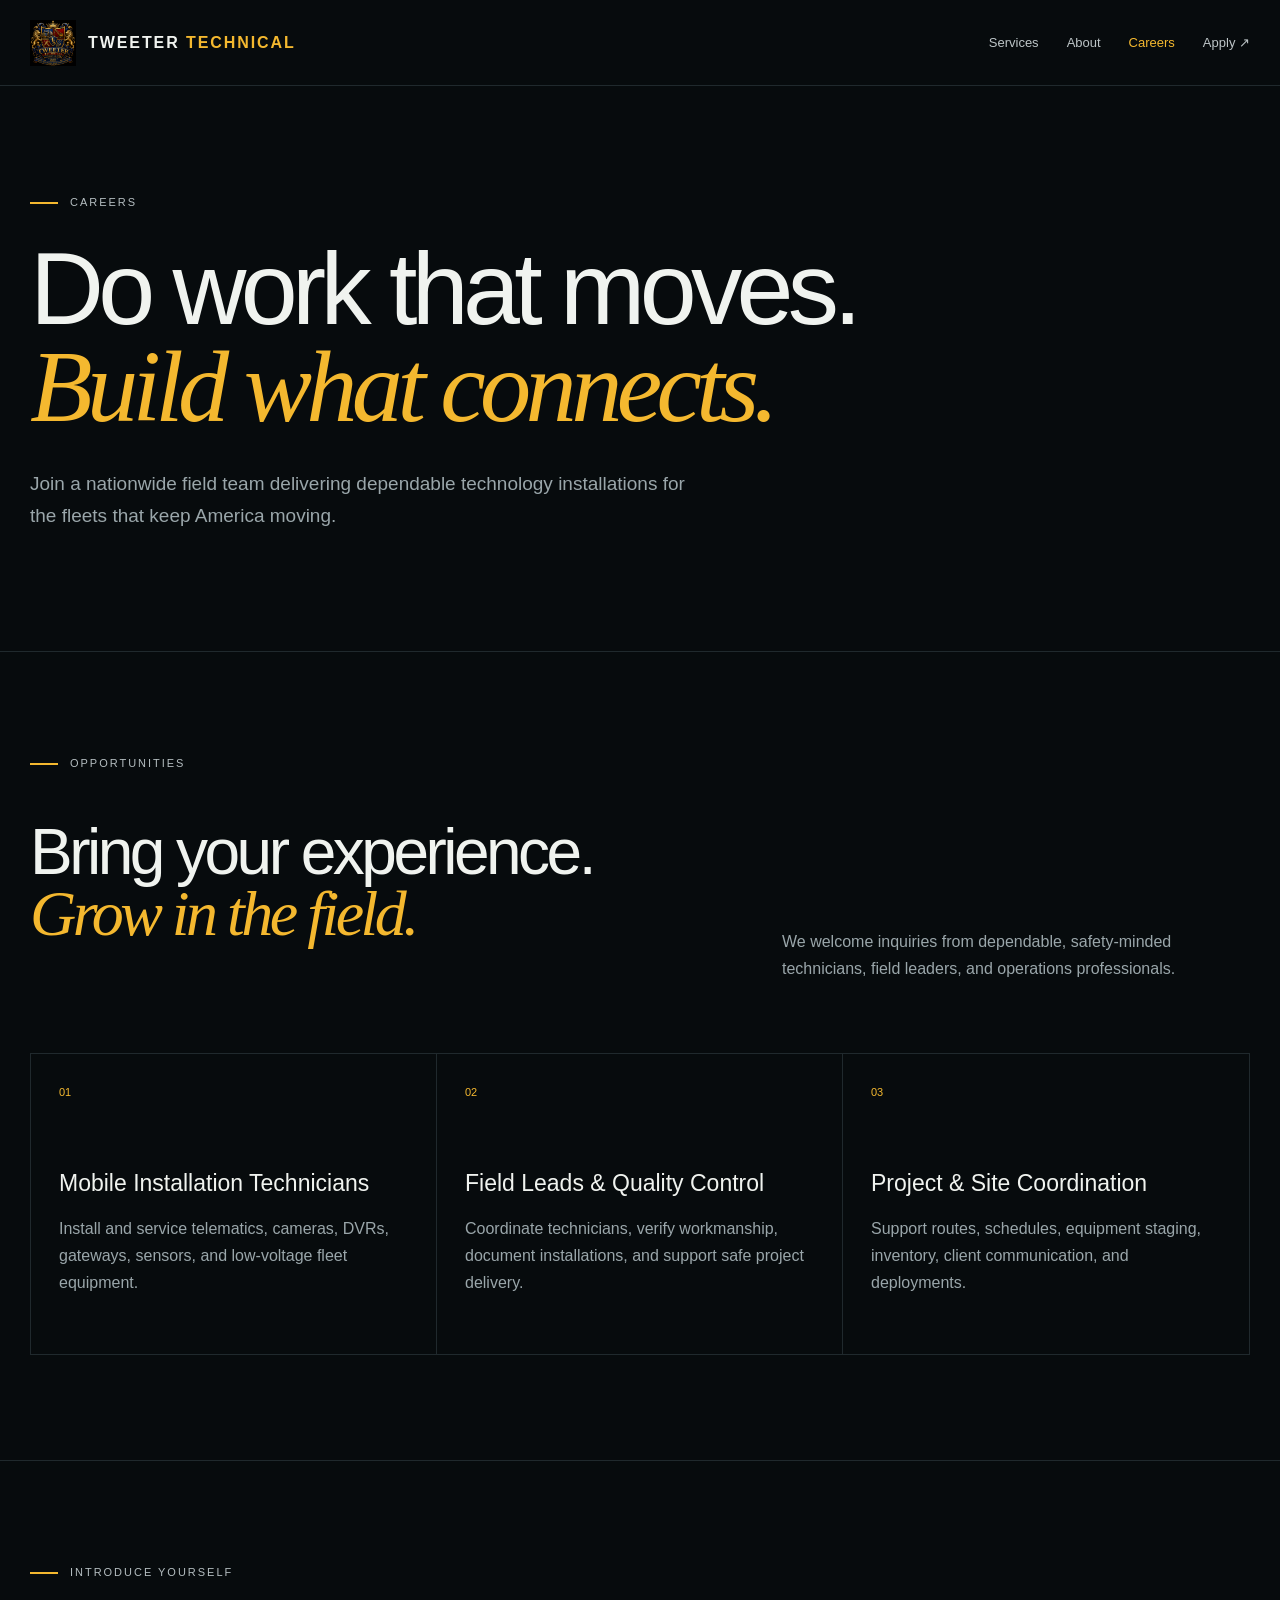
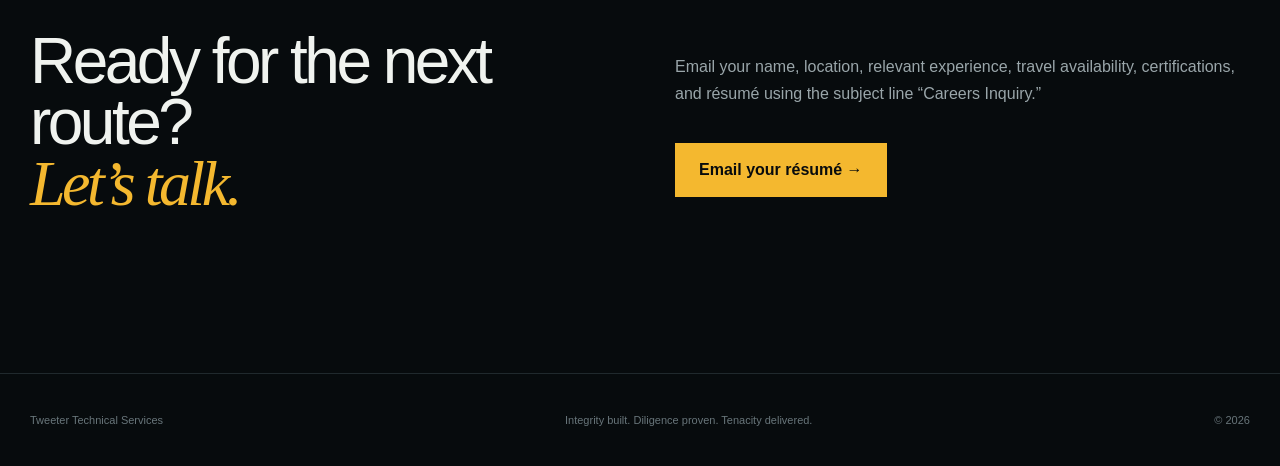
==== careers.html @ 213927e2 "Add Careers page" ====
<!doctype html><html lang="en"><head><meta charset="utf-8"><meta name="viewport" content="width=device-width,initial-scale=1"><title>Careers | Tweeter Technical Services</title><style>:root{--ink:#070b0d;--line:#20292d;--paper:#f0f3ef;--muted:#9aa6aa;--gold:#f4b82f}*{box-sizing:border-box}body{margin:0;background:var(--ink);color:var(--paper);font-family:Arial,sans-serif}a{color:inherit;text-decoration:none}.wrap{max-width:1280px;margin:auto;padding-left:30px;padding-right:30px}.nav{height:86px;display:flex;align-items:center;justify-content:space-between;border-bottom:1px solid var(--line)}.brand{display:flex;align-items:center;gap:12px;font-weight:800;letter-spacing:.12em}.brand img{width:46px;height:46px;object-fit:contain}.brand b,.active,em{color:var(--gold)}.links{display:flex;gap:28px;align-items:center;color:#bdc5c7;font-size:13px}.hero{padding-top:110px;padding-bottom:100px;border-bottom:1px solid var(--line)}.eyebrow{text-transform:uppercase;letter-spacing:.18em;font-size:11px;color:#b5bec1}.eyebrow:before{content:"";display:inline-block;width:28px;height:2px;background:var(--gold);margin-right:12px;vertical-align:middle}h1,h2{font-weight:500;letter-spacing:-.055em;line-height:.95}h1{font-size:clamp(58px,8vw,105px);margin:32px 0}h2{font-size:clamp(42px,5vw,68px)}em{font-family:Georgia,serif;font-weight:400}.lede,.copy,.card p{color:var(--muted);line-height:1.7}.lede{max-width:680px;font-size:19px}.section{padding-top:105px;padding-bottom:105px}.section-head{display:grid;grid-template-columns:1.2fr .8fr;gap:50px;align-items:end}.grid{display:grid;grid-template-columns:repeat(3,1fr);border:1px solid var(--line);margin-top:55px}.card{min-height:300px;padding:28px;border-right:1px solid var(--line)}.card:last-child{border:0}.card span{color:var(--gold);font-size:11px}.card h3{font-size:23px;font-weight:500;margin:70px 0 18px}.cta-section{border-top:1px solid var(--line);display:grid;grid-template-columns:1fr 1fr;gap:70px;align-items:center}.button{display:inline-flex;background:var(--gold);color:#080b0d;font-weight:700;padding:18px 24px;margin-top:20px}footer{display:flex;justify-content:space-between;gap:25px;padding-top:40px;padding-bottom:40px;border-top:1px solid var(--line);color:#68757a;font-size:11px}@media(max-width:700px){.links a:not(.active){display:none}.section-head,.grid,.cta-section{grid-template-columns:1fr}.card{border-right:0;border-bottom:1px solid var(--line)}.card:last-child{border-bottom:0}.wrap{padding-left:20px;padding-right:20px}footer{flex-direction:column}}</style></head><body><header class="wrap nav"><a class="brand" href="index.html"><img src="public/tweeter-technical-logo.png" alt=""><span>TWEETER <b>TECHNICAL</b></span></a><nav class="links"><a href="index.html#services">Services</a><a href="index.html#about">About</a><a class="active" href="careers.html">Careers</a><a href="mailto:Tweetertechnical@gmail.com?subject=Careers%20Inquiry">Apply ↗</a></nav></header><main><section class="wrap hero"><div class="eyebrow">Careers</div><h1>Do work that moves.<br><em>Build what connects.</em></h1><p class="lede">Join a nationwide field team delivering dependable technology installations for the fleets that keep America moving.</p></section><section class="wrap section"><div class="section-head"><div><div class="eyebrow">Opportunities</div><h2>Bring your experience.<br><em>Grow in the field.</em></h2></div><p class="copy">We welcome inquiries from dependable, safety-minded technicians, field leaders, and operations professionals.</p></div><div class="grid"><article class="card"><span>01</span><h3>Mobile Installation Technicians</h3><p>Install and service telematics, cameras, DVRs, gateways, sensors, and low-voltage fleet equipment.</p></article><article class="card"><span>02</span><h3>Field Leads &amp; Quality Control</h3><p>Coordinate technicians, verify workmanship, document installations, and support safe project delivery.</p></article><article class="card"><span>03</span><h3>Project &amp; Site Coordination</h3><p>Support routes, schedules, equipment staging, inventory, client communication, and deployments.</p></article></div></section><section class="wrap section cta-section"><div><div class="eyebrow">Introduce yourself</div><h2>Ready for the next route?<br><em>Let’s talk.</em></h2></div><div><p class="copy">Email your name, location, relevant experience, travel availability, certifications, and résumé using the subject line “Careers Inquiry.”</p><a class="button" href="mailto:Tweetertechnical@gmail.com?subject=Careers%20Inquiry">Email your résumé →</a></div></section></main><footer class="wrap"><span>Tweeter Technical Services</span><span>Integrity built. Diligence proven. Tenacity delivered.</span><span>© 2026</span></footer></body></html>
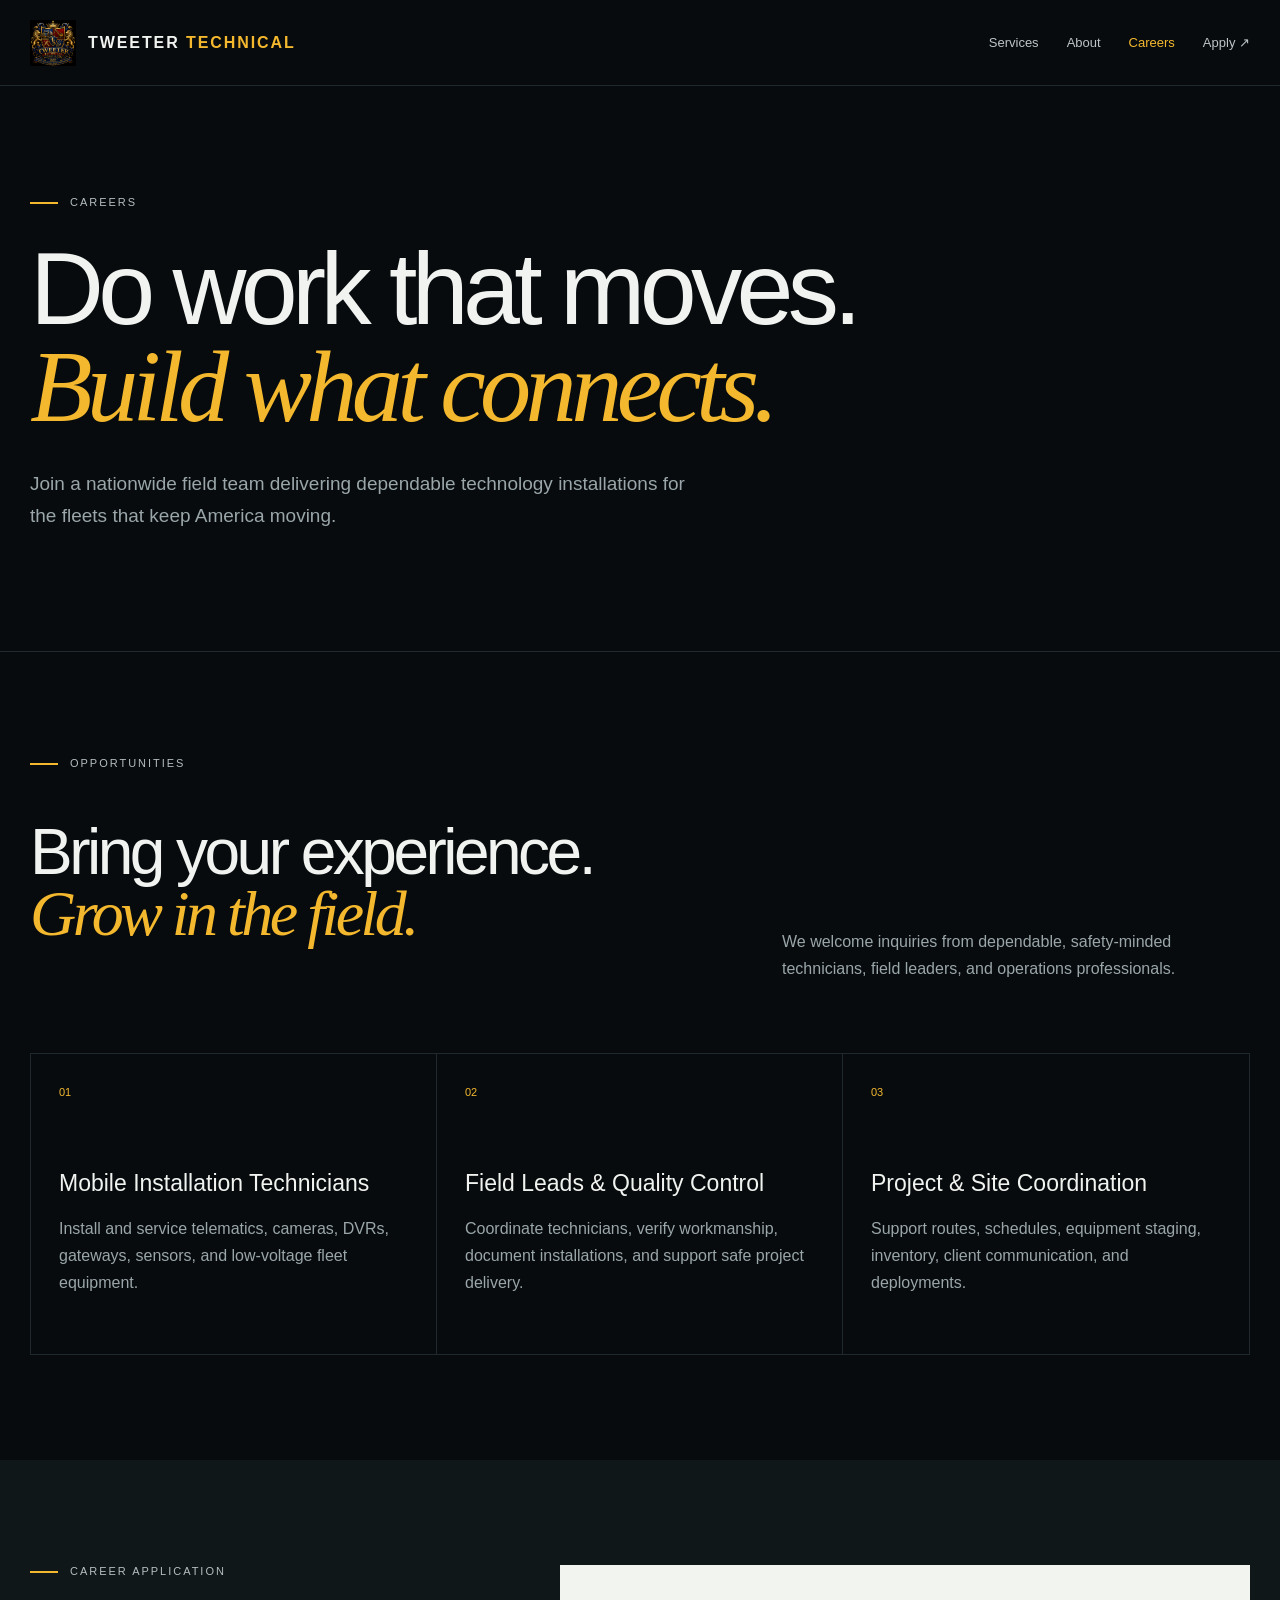
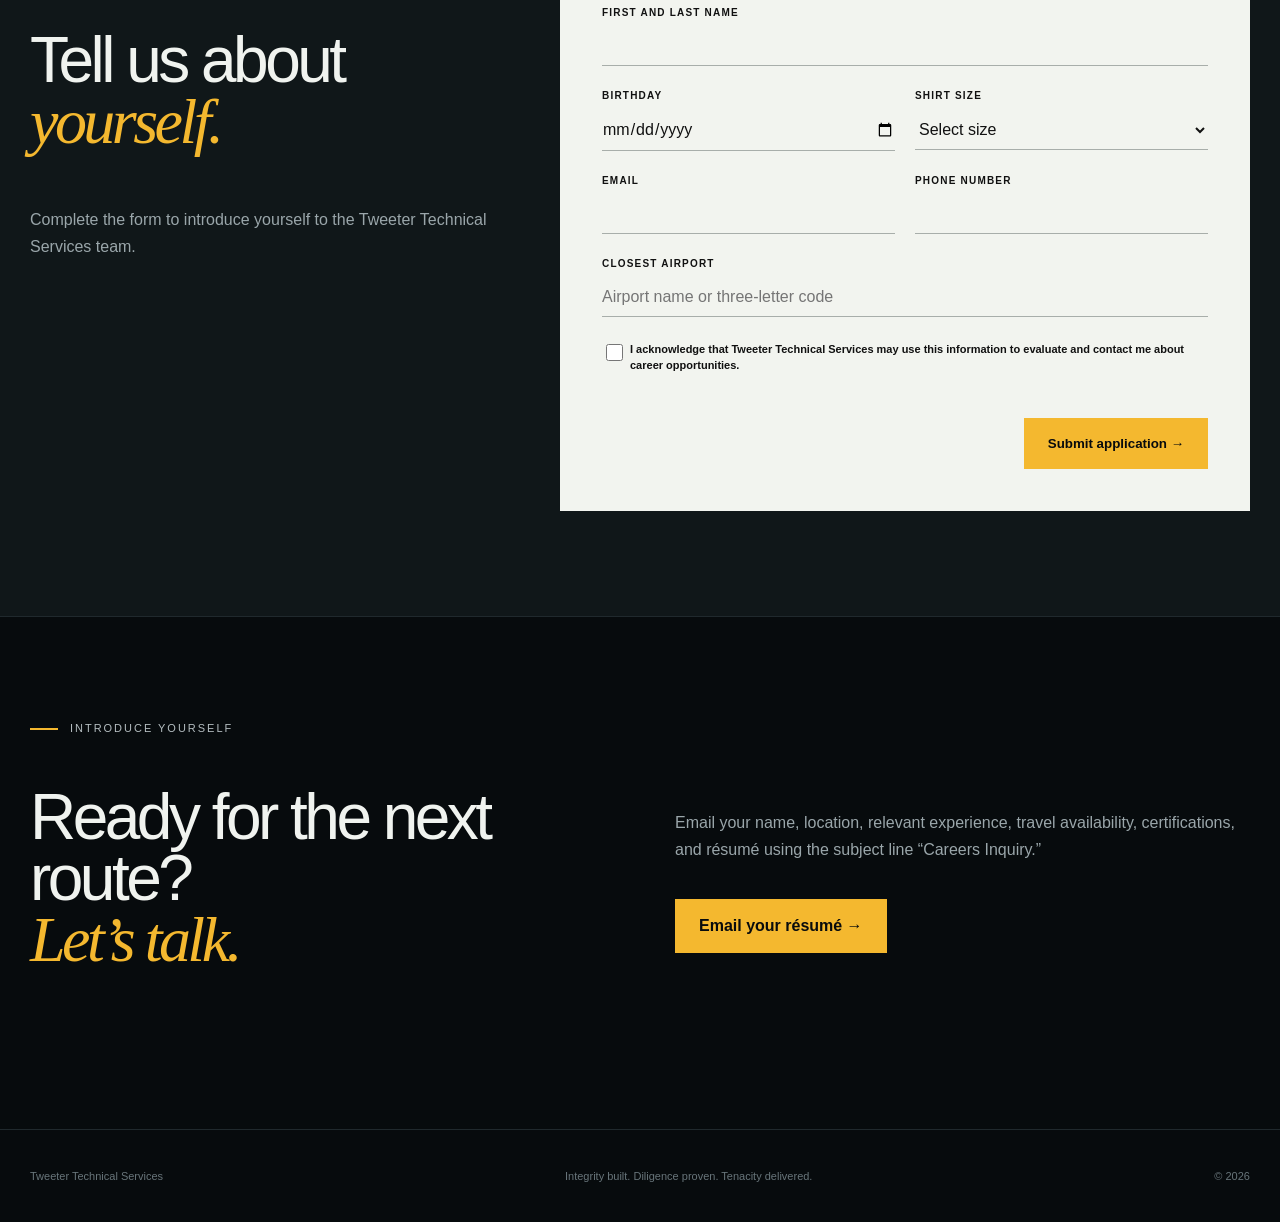
==== commit 92ffabf0: "Add career application form" ====
--- a/careers.html
+++ b/careers.html
@@ -1 +1,12 @@
-<!doctype html><html lang="en"><head><meta charset="utf-8"><meta name="viewport" content="width=device-width,initial-scale=1"><title>Careers | Tweeter Technical Services</title><style>:root{--ink:#070b0d;--line:#20292d;--paper:#f0f3ef;--muted:#9aa6aa;--gold:#f4b82f}*{box-sizing:border-box}body{margin:0;background:var(--ink);color:var(--paper);font-family:Arial,sans-serif}a{color:inherit;text-decoration:none}.wrap{max-width:1280px;margin:auto;padding-left:30px;padding-right:30px}.nav{height:86px;display:flex;align-items:center;justify-content:space-between;border-bottom:1px solid var(--line)}.brand{display:flex;align-items:center;gap:12px;font-weight:800;letter-spacing:.12em}.brand img{width:46px;height:46px;object-fit:contain}.brand b,.active,em{color:var(--gold)}.links{display:flex;gap:28px;align-items:center;color:#bdc5c7;font-size:13px}.hero{padding-top:110px;padding-bottom:100px;border-bottom:1px solid var(--line)}.eyebrow{text-transform:uppercase;letter-spacing:.18em;font-size:11px;color:#b5bec1}.eyebrow:before{content:"";display:inline-block;width:28px;height:2px;background:var(--gold);margin-right:12px;vertical-align:middle}h1,h2{font-weight:500;letter-spacing:-.055em;line-height:.95}h1{font-size:clamp(58px,8vw,105px);margin:32px 0}h2{font-size:clamp(42px,5vw,68px)}em{font-family:Georgia,serif;font-weight:400}.lede,.copy,.card p{color:var(--muted);line-height:1.7}.lede{max-width:680px;font-size:19px}.section{padding-top:105px;padding-bottom:105px}.section-head{display:grid;grid-template-columns:1.2fr .8fr;gap:50px;align-items:end}.grid{display:grid;grid-template-columns:repeat(3,1fr);border:1px solid var(--line);margin-top:55px}.card{min-height:300px;padding:28px;border-right:1px solid var(--line)}.card:last-child{border:0}.card span{color:var(--gold);font-size:11px}.card h3{font-size:23px;font-weight:500;margin:70px 0 18px}.cta-section{border-top:1px solid var(--line);display:grid;grid-template-columns:1fr 1fr;gap:70px;align-items:center}.button{display:inline-flex;background:var(--gold);color:#080b0d;font-weight:700;padding:18px 24px;margin-top:20px}footer{display:flex;justify-content:space-between;gap:25px;padding-top:40px;padding-bottom:40px;border-top:1px solid var(--line);color:#68757a;font-size:11px}@media(max-width:700px){.links a:not(.active){display:none}.section-head,.grid,.cta-section{grid-template-columns:1fr}.card{border-right:0;border-bottom:1px solid var(--line)}.card:last-child{border-bottom:0}.wrap{padding-left:20px;padding-right:20px}footer{flex-direction:column}}</style></head><body><header class="wrap nav"><a class="brand" href="index.html"><img src="public/tweeter-technical-logo.png" alt=""><span>TWEETER <b>TECHNICAL</b></span></a><nav class="links"><a href="index.html#services">Services</a><a href="index.html#about">About</a><a class="active" href="careers.html">Careers</a><a href="mailto:Tweetertechnical@gmail.com?subject=Careers%20Inquiry">Apply ↗</a></nav></header><main><section class="wrap hero"><div class="eyebrow">Careers</div><h1>Do work that moves.<br><em>Build what connects.</em></h1><p class="lede">Join a nationwide field team delivering dependable technology installations for the fleets that keep America moving.</p></section><section class="wrap section"><div class="section-head"><div><div class="eyebrow">Opportunities</div><h2>Bring your experience.<br><em>Grow in the field.</em></h2></div><p class="copy">We welcome inquiries from dependable, safety-minded technicians, field leaders, and operations professionals.</p></div><div class="grid"><article class="card"><span>01</span><h3>Mobile Installation Technicians</h3><p>Install and service telematics, cameras, DVRs, gateways, sensors, and low-voltage fleet equipment.</p></article><article class="card"><span>02</span><h3>Field Leads &amp; Quality Control</h3><p>Coordinate technicians, verify workmanship, document installations, and support safe project delivery.</p></article><article class="card"><span>03</span><h3>Project &amp; Site Coordination</h3><p>Support routes, schedules, equipment staging, inventory, client communication, and deployments.</p></article></div></section><section class="wrap section cta-section"><div><div class="eyebrow">Introduce yourself</div><h2>Ready for the next route?<br><em>Let’s talk.</em></h2></div><div><p class="copy">Email your name, location, relevant experience, travel availability, certifications, and résumé using the subject line “Careers Inquiry.”</p><a class="button" href="mailto:Tweetertechnical@gmail.com?subject=Careers%20Inquiry">Email your résumé →</a></div></section></main><footer class="wrap"><span>Tweeter Technical Services</span><span>Integrity built. Diligence proven. Tenacity delivered.</span><span>© 2026</span></footer></body></html>
+<!doctype html>
+<html lang="en"><head><meta charset="utf-8"><meta name="viewport" content="width=device-width,initial-scale=1"><title>Careers | Tweeter Technical Services</title>
+<style>
+:root{--ink:#070b0d;--line:#20292d;--paper:#f0f3ef;--muted:#9aa6aa;--gold:#f4b82f}*{box-sizing:border-box}body{margin:0;background:var(--ink);color:var(--paper);font-family:Arial,sans-serif}a{color:inherit;text-decoration:none}.wrap{max-width:1280px;margin:auto;padding-left:30px;padding-right:30px}.nav{height:86px;display:flex;align-items:center;justify-content:space-between;border-bottom:1px solid var(--line)}.brand{display:flex;align-items:center;gap:12px;font-weight:800;letter-spacing:.12em}.brand img{width:46px;height:46px;object-fit:contain}.brand b,.active,em{color:var(--gold)}.links{display:flex;gap:28px;align-items:center;color:#bdc5c7;font-size:13px}.hero{padding-top:110px;padding-bottom:100px;border-bottom:1px solid var(--line)}.eyebrow{text-transform:uppercase;letter-spacing:.18em;font-size:11px;color:#b5bec1}.eyebrow:before{content:"";display:inline-block;width:28px;height:2px;background:var(--gold);margin-right:12px;vertical-align:middle}h1,h2{font-weight:500;letter-spacing:-.055em;line-height:.95}h1{font-size:clamp(58px,8vw,105px);margin:32px 0}h2{font-size:clamp(42px,5vw,68px)}em{font-family:Georgia,serif;font-weight:400}.lede,.copy,.card p{color:var(--muted);line-height:1.7}.lede{max-width:680px;font-size:19px}.section{padding-top:105px;padding-bottom:105px}.section-head{display:grid;grid-template-columns:1.2fr .8fr;gap:50px;align-items:end}.grid{display:grid;grid-template-columns:repeat(3,1fr);border:1px solid var(--line);margin-top:55px}.card{min-height:300px;padding:28px;border-right:1px solid var(--line)}.card:last-child{border:0}.card span{color:var(--gold);font-size:11px}.card h3{font-size:23px;font-weight:500;margin:70px 0 18px}.cta-section{border-top:1px solid var(--line);display:grid;grid-template-columns:1fr 1fr;gap:70px;align-items:center}.button{display:inline-flex;background:var(--gold);color:#080b0d;font-weight:700;padding:18px 24px;margin-top:20px}.application{background:#101719;max-width:none;padding-left:max(30px,calc((100vw - 1220px)/2));padding-right:max(30px,calc((100vw - 1220px)/2));display:grid;grid-template-columns:.8fr 1.2fr;gap:70px}.form-box{background:#f2f4ef;color:#111;padding:42px;display:grid;grid-template-columns:1fr 1fr;gap:24px 20px}.field{display:flex;flex-direction:column;gap:9px}.full{grid-column:1/-1}label{font-size:10px;font-weight:700;text-transform:uppercase;letter-spacing:.12em}input,select{font:inherit;background:transparent;border:0;border-bottom:1px solid #a8aeaa;padding:10px 0;color:#111}.check{display:grid;grid-template-columns:18px 1fr;gap:10px;font-size:11px;line-height:1.5;text-transform:none;letter-spacing:0}.check input{width:17px;height:17px}.submit{border:0;cursor:pointer;justify-self:end}footer{display:flex;justify-content:space-between;gap:25px;padding-top:40px;padding-bottom:40px;border-top:1px solid var(--line);color:#68757a;font-size:11px}@media(max-width:700px){.links a:not(.active){display:none}.section-head,.grid,.cta-section,.application,.form-box{grid-template-columns:1fr}.card{border-right:0;border-bottom:1px solid var(--line)}.card:last-child{border-bottom:0}.wrap,.application{padding-left:20px;padding-right:20px}.form-box{padding:28px 22px}.field,.full{grid-column:1}footer{flex-direction:column}}
+</style></head><body>
+<header class="wrap nav"><a class="brand" href="index.html"><img src="public/tweeter-technical-logo.png" alt=""><span>TWEETER <b>TECHNICAL</b></span></a><nav class="links"><a href="index.html#services">Services</a><a href="index.html#about">About</a><a class="active" href="careers.html">Careers</a><a href="#apply">Apply ↗</a></nav></header>
+<main>
+<section class="wrap hero"><div class="eyebrow">Careers</div><h1>Do work that moves.<br><em>Build what connects.</em></h1><p class="lede">Join a nationwide field team delivering dependable technology installations for the fleets that keep America moving.</p></section>
+<section class="wrap section"><div class="section-head"><div><div class="eyebrow">Opportunities</div><h2>Bring your experience.<br><em>Grow in the field.</em></h2></div><p class="copy">We welcome inquiries from dependable, safety-minded technicians, field leaders, and operations professionals.</p></div><div class="grid"><article class="card"><span>01</span><h3>Mobile Installation Technicians</h3><p>Install and service telematics, cameras, DVRs, gateways, sensors, and low-voltage fleet equipment.</p></article><article class="card"><span>02</span><h3>Field Leads &amp; Quality Control</h3><p>Coordinate technicians, verify workmanship, document installations, and support safe project delivery.</p></article><article class="card"><span>03</span><h3>Project &amp; Site Coordination</h3><p>Support routes, schedules, equipment staging, inventory, client communication, and deployments.</p></article></div></section>
+<section class="section application" id="apply"><div><div class="eyebrow">Career application</div><h2>Tell us about<br><em>yourself.</em></h2><p class="copy">Complete the form to introduce yourself to the Tweeter Technical Services team.</p></div><form class="form-box" action="mailto:Tweetertechnical@gmail.com" method="post" enctype="text/plain"><div class="field full"><label for="applicant-name">First and last name</label><input id="applicant-name" name="First and last name" required></div><div class="field"><label for="birthday">Birthday</label><input id="birthday" name="Birthday" type="date" required></div><div class="field"><label for="shirt-size">Shirt size</label><select id="shirt-size" name="Shirt size" required><option value="">Select size</option><option>XS</option><option>S</option><option>M</option><option>L</option><option>XL</option><option>2XL</option><option>3XL</option><option>4XL</option></select></div><div class="field"><label for="applicant-email">Email</label><input id="applicant-email" name="Email" type="email" required></div><div class="field"><label for="applicant-phone">Phone number</label><input id="applicant-phone" name="Phone number" type="tel" required></div><div class="field full"><label for="closest-airport">Closest airport</label><input id="closest-airport" name="Closest airport" placeholder="Airport name or three-letter code" required></div><label class="check full"><input type="checkbox" required><span>I acknowledge that Tweeter Technical Services may use this information to evaluate and contact me about career opportunities.</span></label><button class="button submit full" type="submit">Submit application →</button></form></section>
+<section class="wrap section cta-section"><div><div class="eyebrow">Introduce yourself</div><h2>Ready for the next route?<br><em>Let’s talk.</em></h2></div><div><p class="copy">Email your name, location, relevant experience, travel availability, certifications, and résumé using the subject line “Careers Inquiry.”</p><a class="button" href="mailto:Tweetertechnical@gmail.com?subject=Careers%20Inquiry">Email your résumé →</a></div></section>
+</main><footer class="wrap"><span>Tweeter Technical Services</span><span>Integrity built. Diligence proven. Tenacity delivered.</span><span>© 2026</span></footer></body></html>
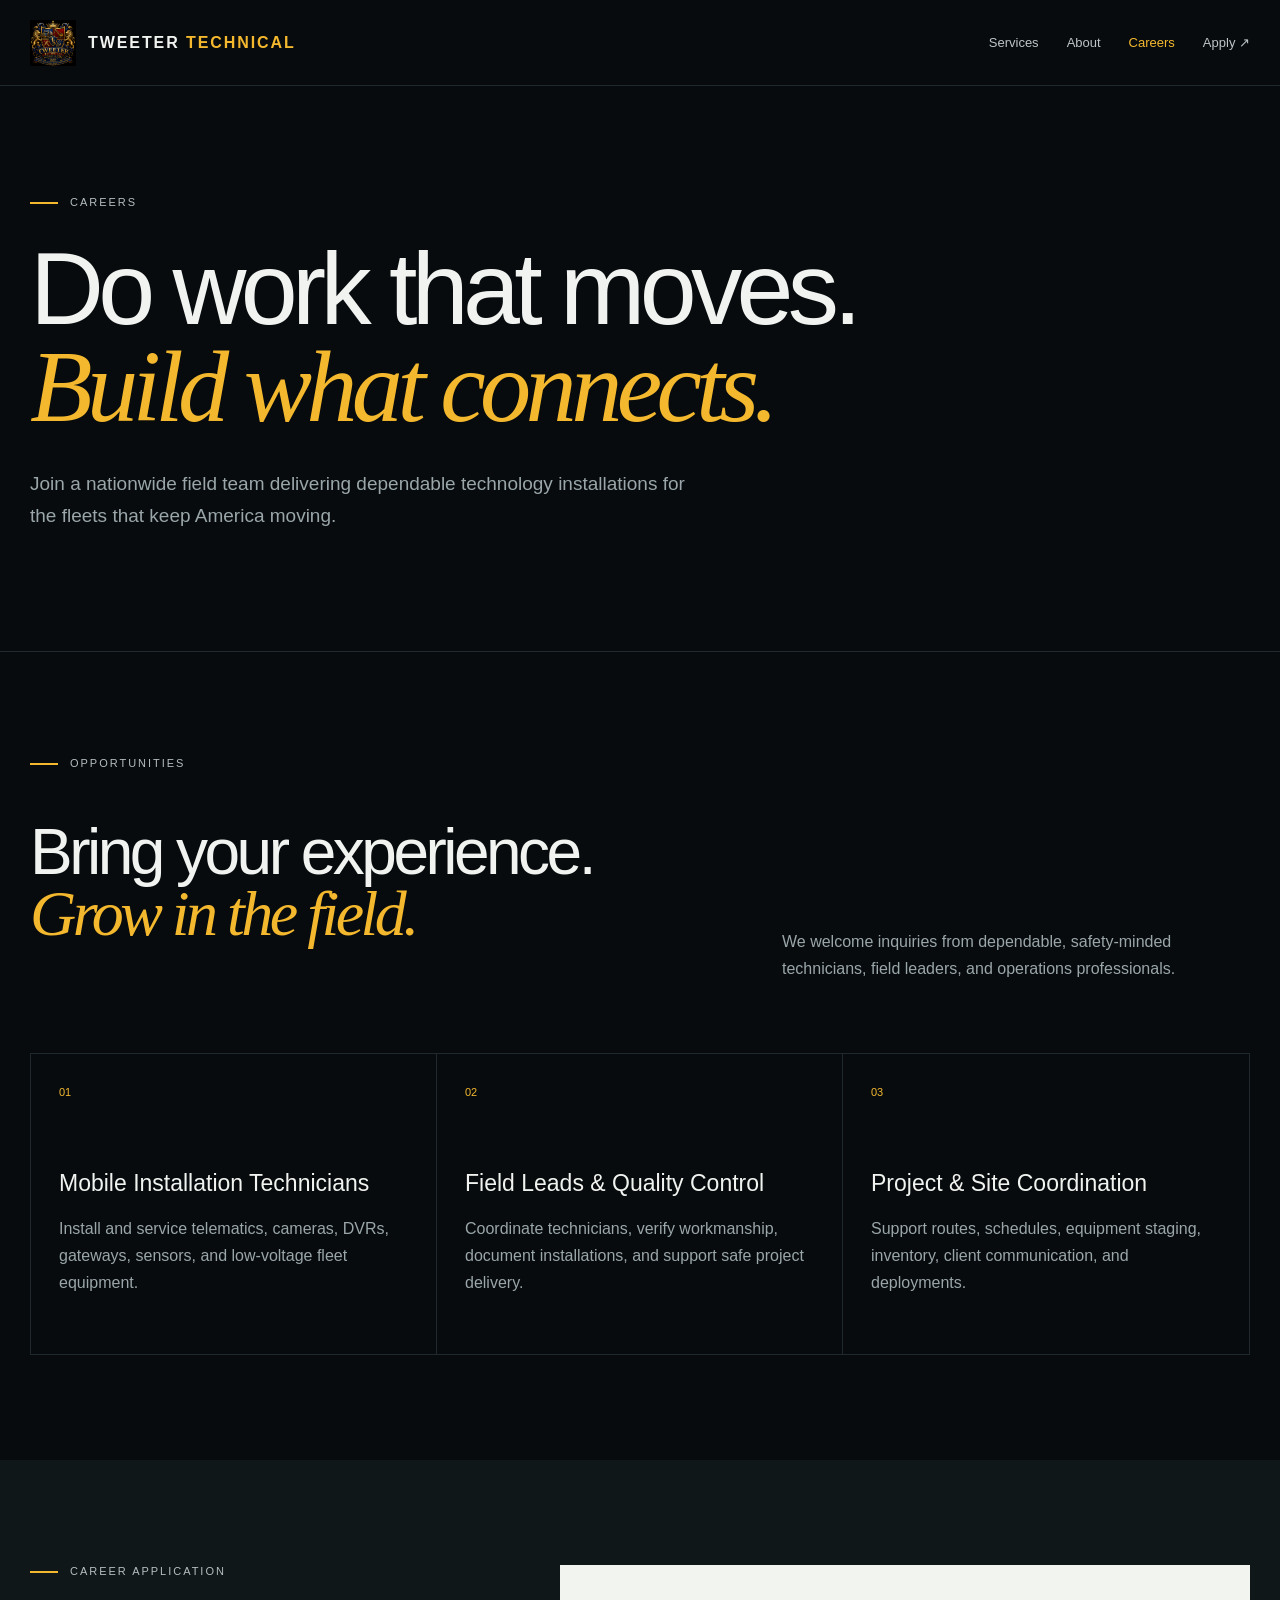
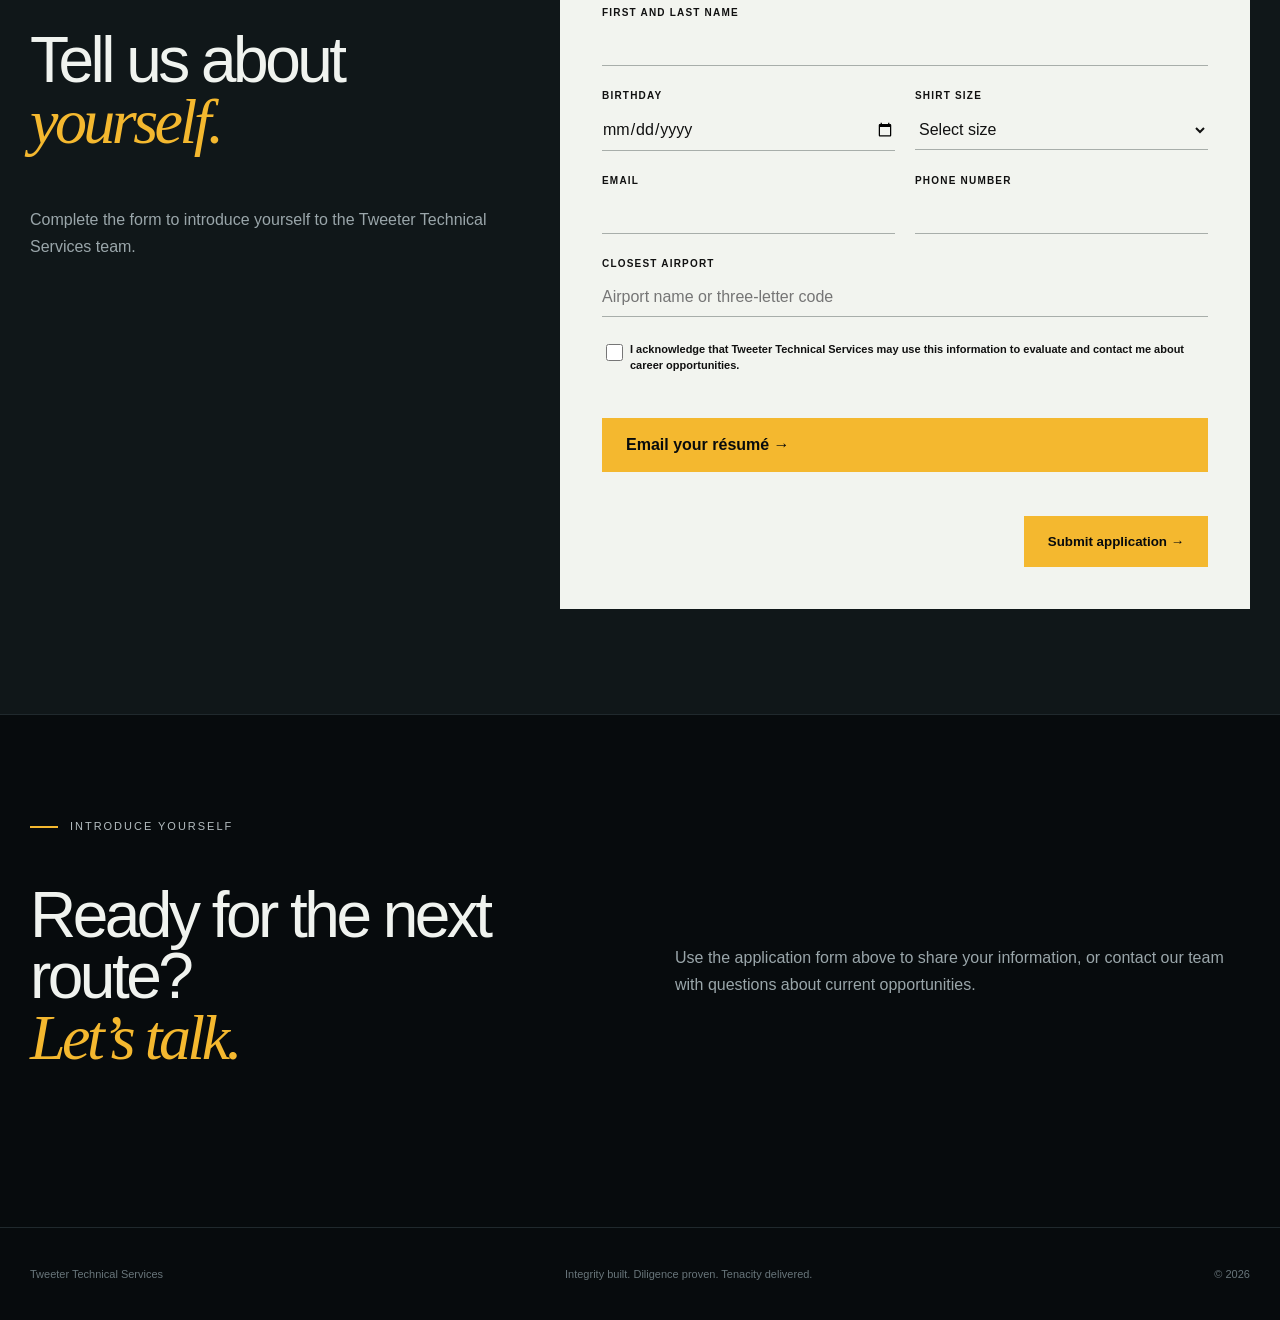
==== commit ded72670: "Move résumé email action into form" ====
--- a/careers.html
+++ b/careers.html
@@ -7,6 +7,6 @@
 <main>
 <section class="wrap hero"><div class="eyebrow">Careers</div><h1>Do work that moves.<br><em>Build what connects.</em></h1><p class="lede">Join a nationwide field team delivering dependable technology installations for the fleets that keep America moving.</p></section>
 <section class="wrap section"><div class="section-head"><div><div class="eyebrow">Opportunities</div><h2>Bring your experience.<br><em>Grow in the field.</em></h2></div><p class="copy">We welcome inquiries from dependable, safety-minded technicians, field leaders, and operations professionals.</p></div><div class="grid"><article class="card"><span>01</span><h3>Mobile Installation Technicians</h3><p>Install and service telematics, cameras, DVRs, gateways, sensors, and low-voltage fleet equipment.</p></article><article class="card"><span>02</span><h3>Field Leads &amp; Quality Control</h3><p>Coordinate technicians, verify workmanship, document installations, and support safe project delivery.</p></article><article class="card"><span>03</span><h3>Project &amp; Site Coordination</h3><p>Support routes, schedules, equipment staging, inventory, client communication, and deployments.</p></article></div></section>
-<section class="section application" id="apply"><div><div class="eyebrow">Career application</div><h2>Tell us about<br><em>yourself.</em></h2><p class="copy">Complete the form to introduce yourself to the Tweeter Technical Services team.</p></div><form class="form-box" action="mailto:Tweetertechnical@gmail.com" method="post" enctype="text/plain"><div class="field full"><label for="applicant-name">First and last name</label><input id="applicant-name" name="First and last name" required></div><div class="field"><label for="birthday">Birthday</label><input id="birthday" name="Birthday" type="date" required></div><div class="field"><label for="shirt-size">Shirt size</label><select id="shirt-size" name="Shirt size" required><option value="">Select size</option><option>XS</option><option>S</option><option>M</option><option>L</option><option>XL</option><option>2XL</option><option>3XL</option><option>4XL</option></select></div><div class="field"><label for="applicant-email">Email</label><input id="applicant-email" name="Email" type="email" required></div><div class="field"><label for="applicant-phone">Phone number</label><input id="applicant-phone" name="Phone number" type="tel" required></div><div class="field full"><label for="closest-airport">Closest airport</label><input id="closest-airport" name="Closest airport" placeholder="Airport name or three-letter code" required></div><label class="check full"><input type="checkbox" required><span>I acknowledge that Tweeter Technical Services may use this information to evaluate and contact me about career opportunities.</span></label><button class="button submit full" type="submit">Submit application →</button></form></section>
-<section class="wrap section cta-section"><div><div class="eyebrow">Introduce yourself</div><h2>Ready for the next route?<br><em>Let’s talk.</em></h2></div><div><p class="copy">Email your name, location, relevant experience, travel availability, certifications, and résumé using the subject line “Careers Inquiry.”</p><a class="button" href="mailto:Tweetertechnical@gmail.com?subject=Careers%20Inquiry">Email your résumé →</a></div></section>
+<section class="section application" id="apply"><div><div class="eyebrow">Career application</div><h2>Tell us about<br><em>yourself.</em></h2><p class="copy">Complete the form to introduce yourself to the Tweeter Technical Services team.</p></div><form class="form-box" action="mailto:Tweetertechnical@gmail.com" method="post" enctype="text/plain"><div class="field full"><label for="applicant-name">First and last name</label><input id="applicant-name" name="First and last name" required></div><div class="field"><label for="birthday">Birthday</label><input id="birthday" name="Birthday" type="date" required></div><div class="field"><label for="shirt-size">Shirt size</label><select id="shirt-size" name="Shirt size" required><option value="">Select size</option><option>XS</option><option>S</option><option>M</option><option>L</option><option>XL</option><option>2XL</option><option>3XL</option><option>4XL</option></select></div><div class="field"><label for="applicant-email">Email</label><input id="applicant-email" name="Email" type="email" required></div><div class="field"><label for="applicant-phone">Phone number</label><input id="applicant-phone" name="Phone number" type="tel" required></div><div class="field full"><label for="closest-airport">Closest airport</label><input id="closest-airport" name="Closest airport" placeholder="Airport name or three-letter code" required></div><label class="check full"><input type="checkbox" required><span>I acknowledge that Tweeter Technical Services may use this information to evaluate and contact me about career opportunities.</span></label><a class="button full" href="mailto:Tweetertechnical@gmail.com?subject=Careers%20Inquiry">Email your résumé →</a><button class="button submit full" type="submit">Submit application →</button></form></section>
+<section class="wrap section cta-section"><div><div class="eyebrow">Introduce yourself</div><h2>Ready for the next route?<br><em>Let’s talk.</em></h2></div><div><p class="copy">Use the application form above to share your information, or contact our team with questions about current opportunities.</p></div></section>
 </main><footer class="wrap"><span>Tweeter Technical Services</span><span>Integrity built. Diligence proven. Tenacity delivered.</span><span>© 2026</span></footer></body></html>
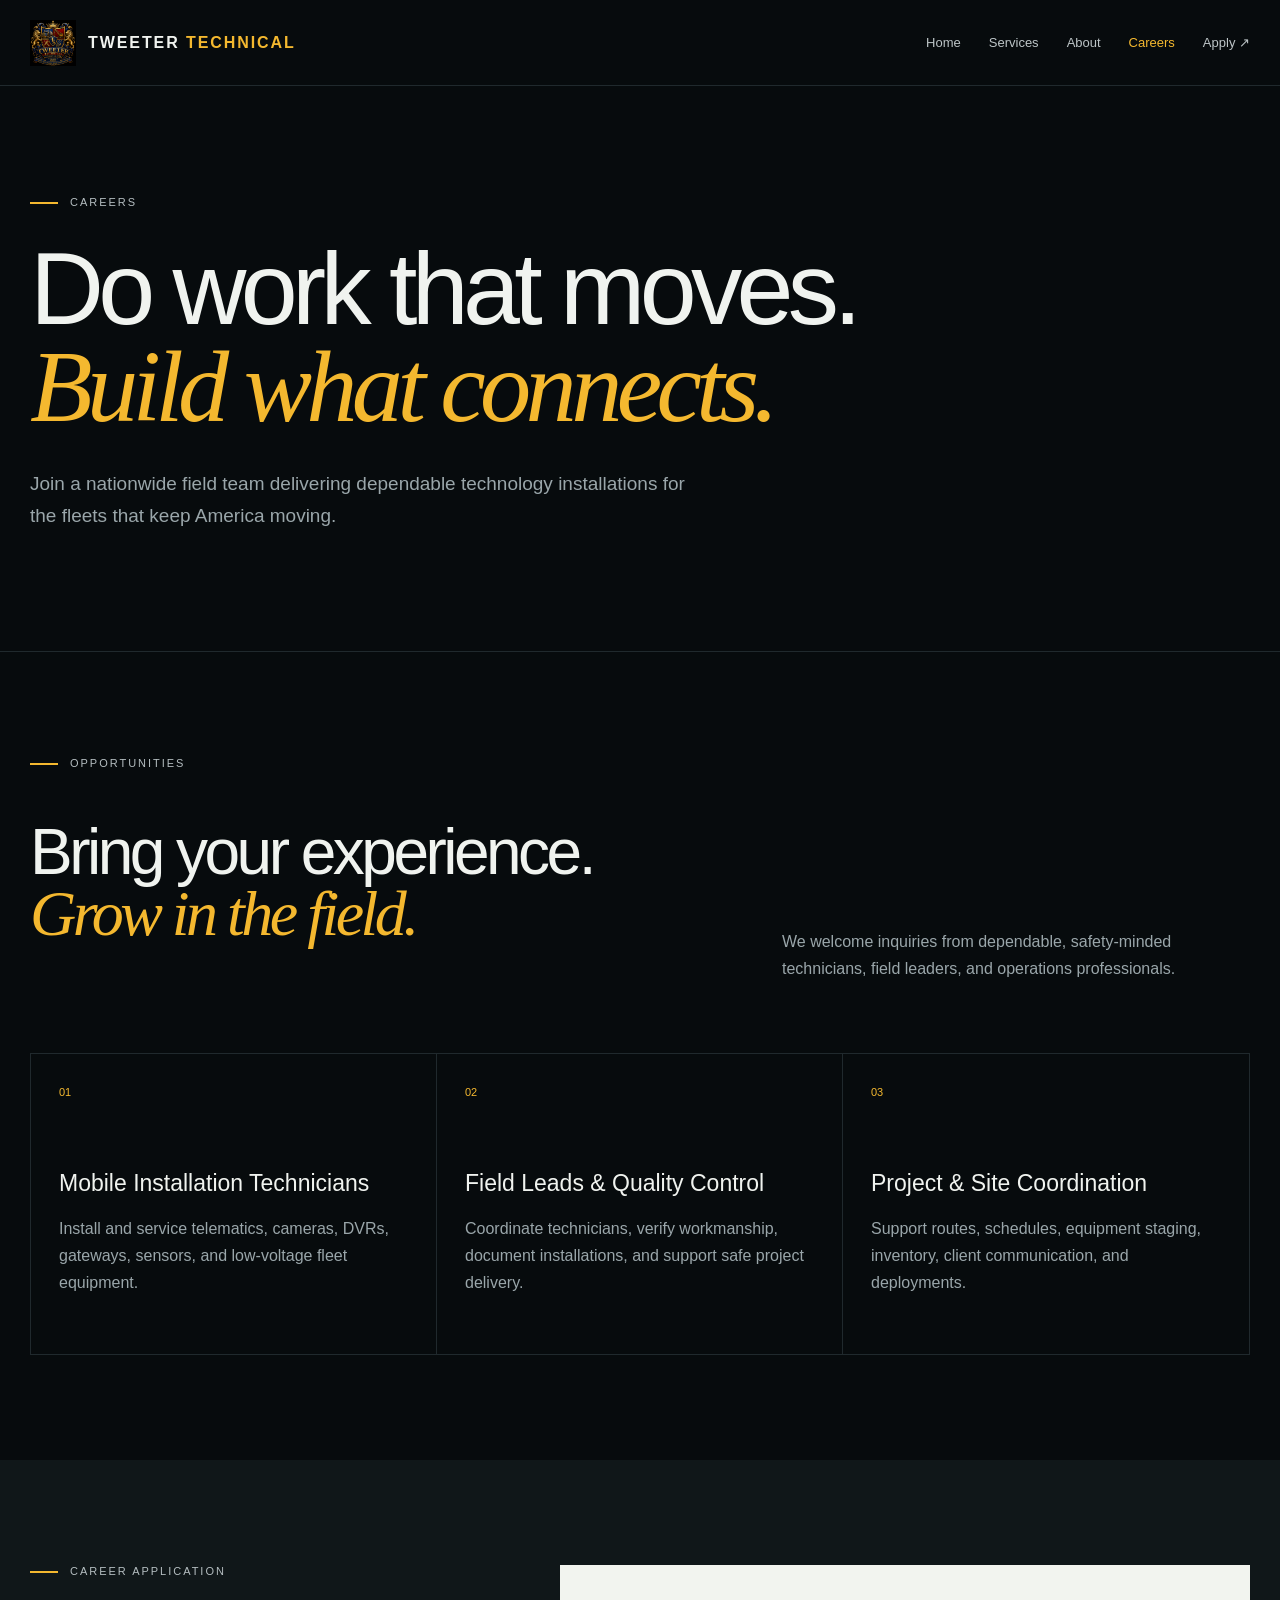
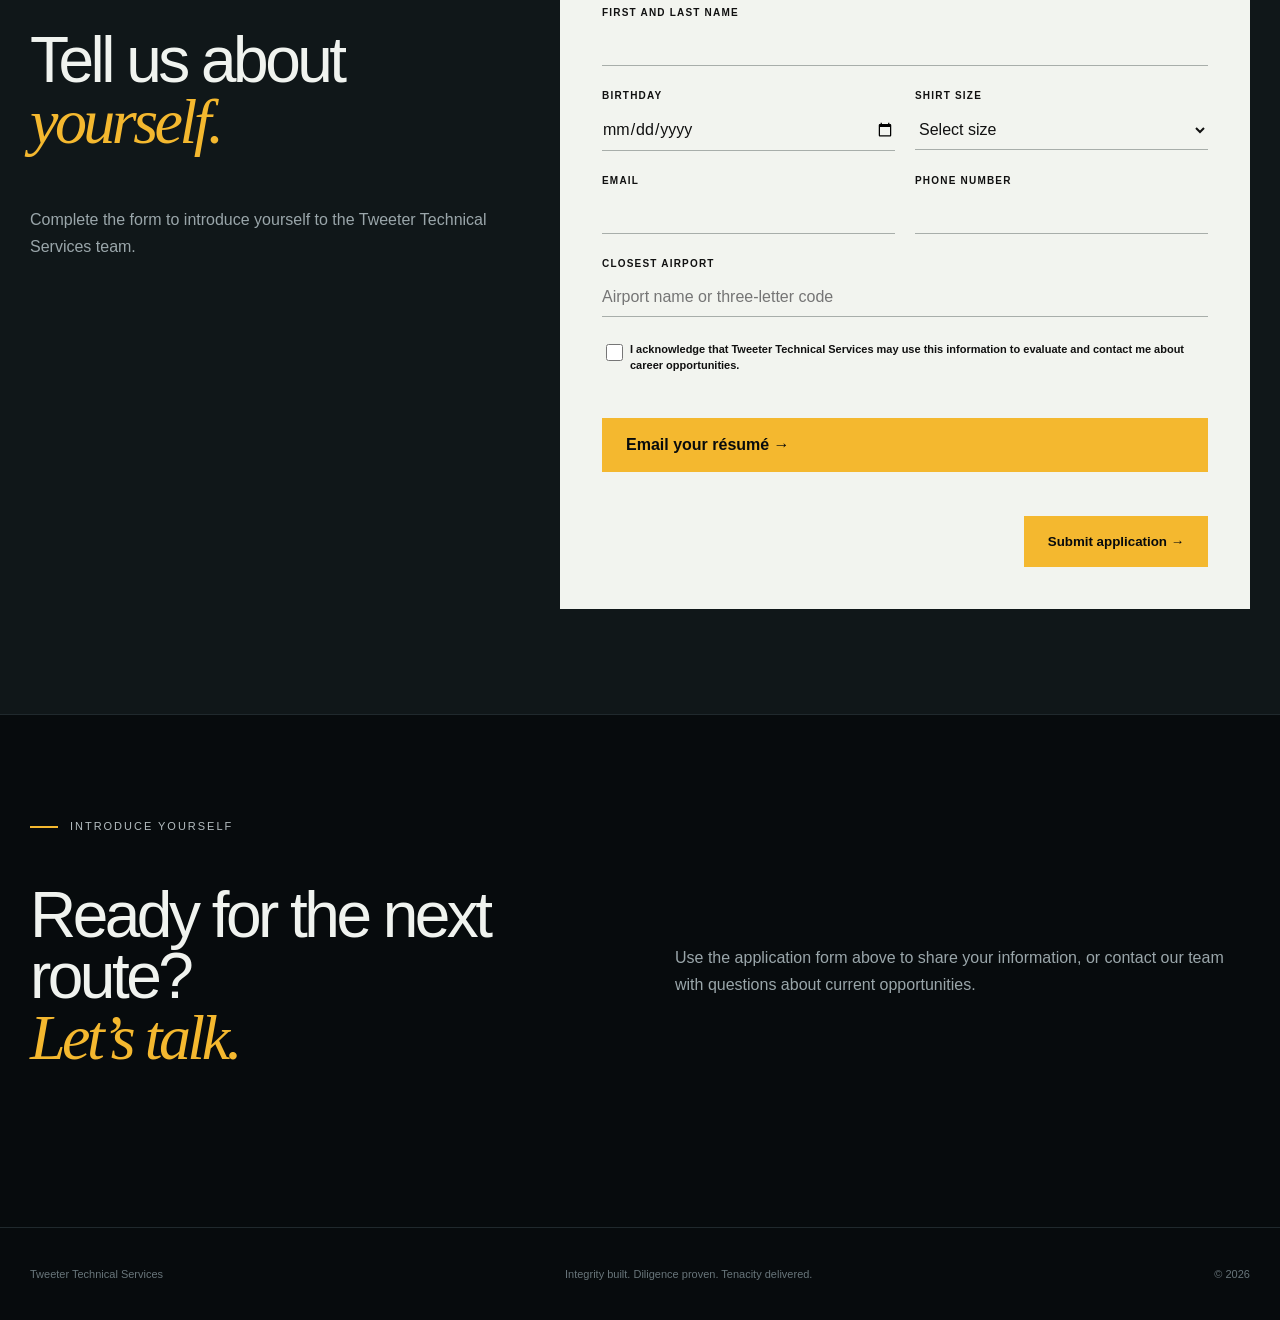
==== commit 757b9091: "Add Home and Careers navigation" ====
--- a/careers.html
+++ b/careers.html
@@ -3,7 +3,7 @@
 <style>
 :root{--ink:#070b0d;--line:#20292d;--paper:#f0f3ef;--muted:#9aa6aa;--gold:#f4b82f}*{box-sizing:border-box}body{margin:0;background:var(--ink);color:var(--paper);font-family:Arial,sans-serif}a{color:inherit;text-decoration:none}.wrap{max-width:1280px;margin:auto;padding-left:30px;padding-right:30px}.nav{height:86px;display:flex;align-items:center;justify-content:space-between;border-bottom:1px solid var(--line)}.brand{display:flex;align-items:center;gap:12px;font-weight:800;letter-spacing:.12em}.brand img{width:46px;height:46px;object-fit:contain}.brand b,.active,em{color:var(--gold)}.links{display:flex;gap:28px;align-items:center;color:#bdc5c7;font-size:13px}.hero{padding-top:110px;padding-bottom:100px;border-bottom:1px solid var(--line)}.eyebrow{text-transform:uppercase;letter-spacing:.18em;font-size:11px;color:#b5bec1}.eyebrow:before{content:"";display:inline-block;width:28px;height:2px;background:var(--gold);margin-right:12px;vertical-align:middle}h1,h2{font-weight:500;letter-spacing:-.055em;line-height:.95}h1{font-size:clamp(58px,8vw,105px);margin:32px 0}h2{font-size:clamp(42px,5vw,68px)}em{font-family:Georgia,serif;font-weight:400}.lede,.copy,.card p{color:var(--muted);line-height:1.7}.lede{max-width:680px;font-size:19px}.section{padding-top:105px;padding-bottom:105px}.section-head{display:grid;grid-template-columns:1.2fr .8fr;gap:50px;align-items:end}.grid{display:grid;grid-template-columns:repeat(3,1fr);border:1px solid var(--line);margin-top:55px}.card{min-height:300px;padding:28px;border-right:1px solid var(--line)}.card:last-child{border:0}.card span{color:var(--gold);font-size:11px}.card h3{font-size:23px;font-weight:500;margin:70px 0 18px}.cta-section{border-top:1px solid var(--line);display:grid;grid-template-columns:1fr 1fr;gap:70px;align-items:center}.button{display:inline-flex;background:var(--gold);color:#080b0d;font-weight:700;padding:18px 24px;margin-top:20px}.application{background:#101719;max-width:none;padding-left:max(30px,calc((100vw - 1220px)/2));padding-right:max(30px,calc((100vw - 1220px)/2));display:grid;grid-template-columns:.8fr 1.2fr;gap:70px}.form-box{background:#f2f4ef;color:#111;padding:42px;display:grid;grid-template-columns:1fr 1fr;gap:24px 20px}.field{display:flex;flex-direction:column;gap:9px}.full{grid-column:1/-1}label{font-size:10px;font-weight:700;text-transform:uppercase;letter-spacing:.12em}input,select{font:inherit;background:transparent;border:0;border-bottom:1px solid #a8aeaa;padding:10px 0;color:#111}.check{display:grid;grid-template-columns:18px 1fr;gap:10px;font-size:11px;line-height:1.5;text-transform:none;letter-spacing:0}.check input{width:17px;height:17px}.submit{border:0;cursor:pointer;justify-self:end}footer{display:flex;justify-content:space-between;gap:25px;padding-top:40px;padding-bottom:40px;border-top:1px solid var(--line);color:#68757a;font-size:11px}@media(max-width:700px){.links a:not(.active){display:none}.section-head,.grid,.cta-section,.application,.form-box{grid-template-columns:1fr}.card{border-right:0;border-bottom:1px solid var(--line)}.card:last-child{border-bottom:0}.wrap,.application{padding-left:20px;padding-right:20px}.form-box{padding:28px 22px}.field,.full{grid-column:1}footer{flex-direction:column}}
 </style></head><body>
-<header class="wrap nav"><a class="brand" href="index.html"><img src="public/tweeter-technical-logo.png" alt=""><span>TWEETER <b>TECHNICAL</b></span></a><nav class="links"><a href="index.html#services">Services</a><a href="index.html#about">About</a><a class="active" href="careers.html">Careers</a><a href="#apply">Apply ↗</a></nav></header>
+<header class="wrap nav"><a class="brand" href="index.html"><img src="public/tweeter-technical-logo.png" alt=""><span>TWEETER <b>TECHNICAL</b></span></a><nav class="links"><a class="keep-mobile" href="index.html">Home</a><a href="index.html#services">Services</a><a href="index.html#about">About</a><a class="active keep-mobile" href="careers.html">Careers</a><a href="#apply">Apply ↗</a></nav></header>
 <main>
 <section class="wrap hero"><div class="eyebrow">Careers</div><h1>Do work that moves.<br><em>Build what connects.</em></h1><p class="lede">Join a nationwide field team delivering dependable technology installations for the fleets that keep America moving.</p></section>
 <section class="wrap section"><div class="section-head"><div><div class="eyebrow">Opportunities</div><h2>Bring your experience.<br><em>Grow in the field.</em></h2></div><p class="copy">We welcome inquiries from dependable, safety-minded technicians, field leaders, and operations professionals.</p></div><div class="grid"><article class="card"><span>01</span><h3>Mobile Installation Technicians</h3><p>Install and service telematics, cameras, DVRs, gateways, sensors, and low-voltage fleet equipment.</p></article><article class="card"><span>02</span><h3>Field Leads &amp; Quality Control</h3><p>Coordinate technicians, verify workmanship, document installations, and support safe project delivery.</p></article><article class="card"><span>03</span><h3>Project &amp; Site Coordination</h3><p>Support routes, schedules, equipment staging, inventory, client communication, and deployments.</p></article></div></section>
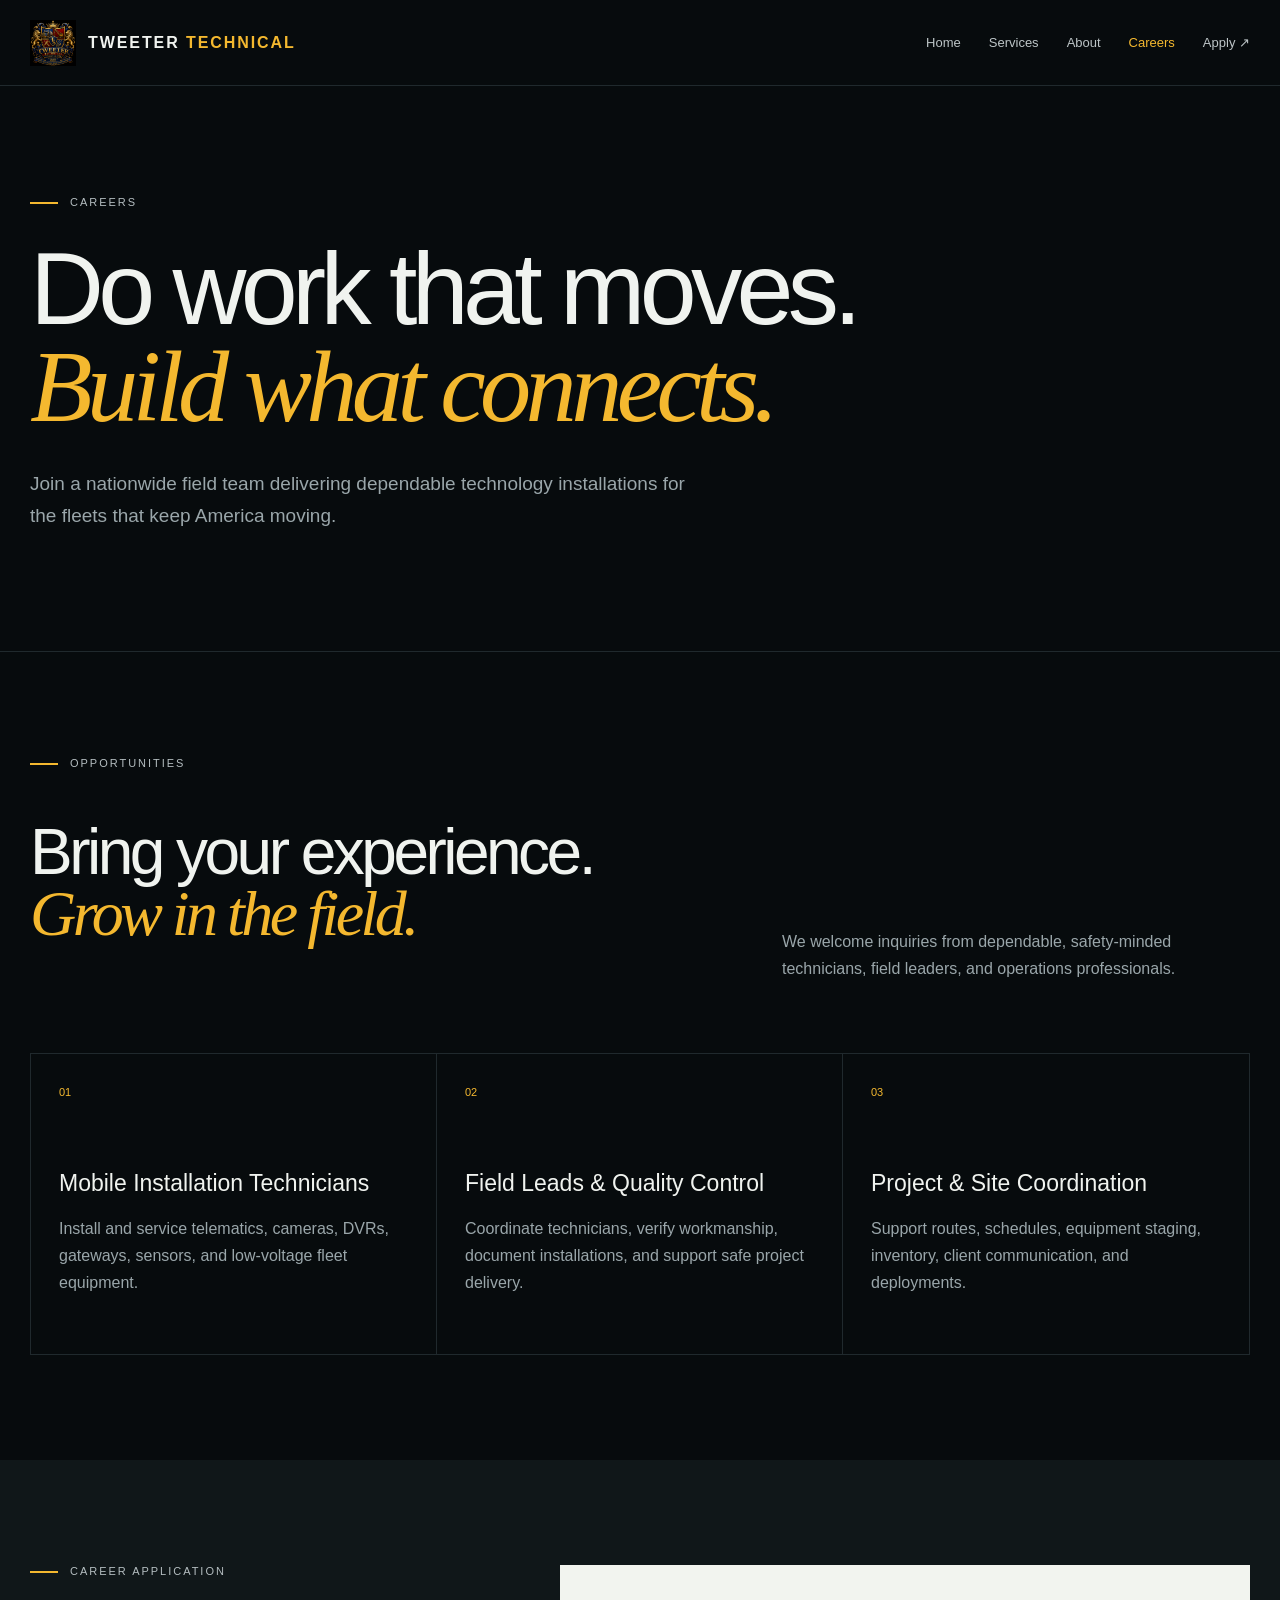
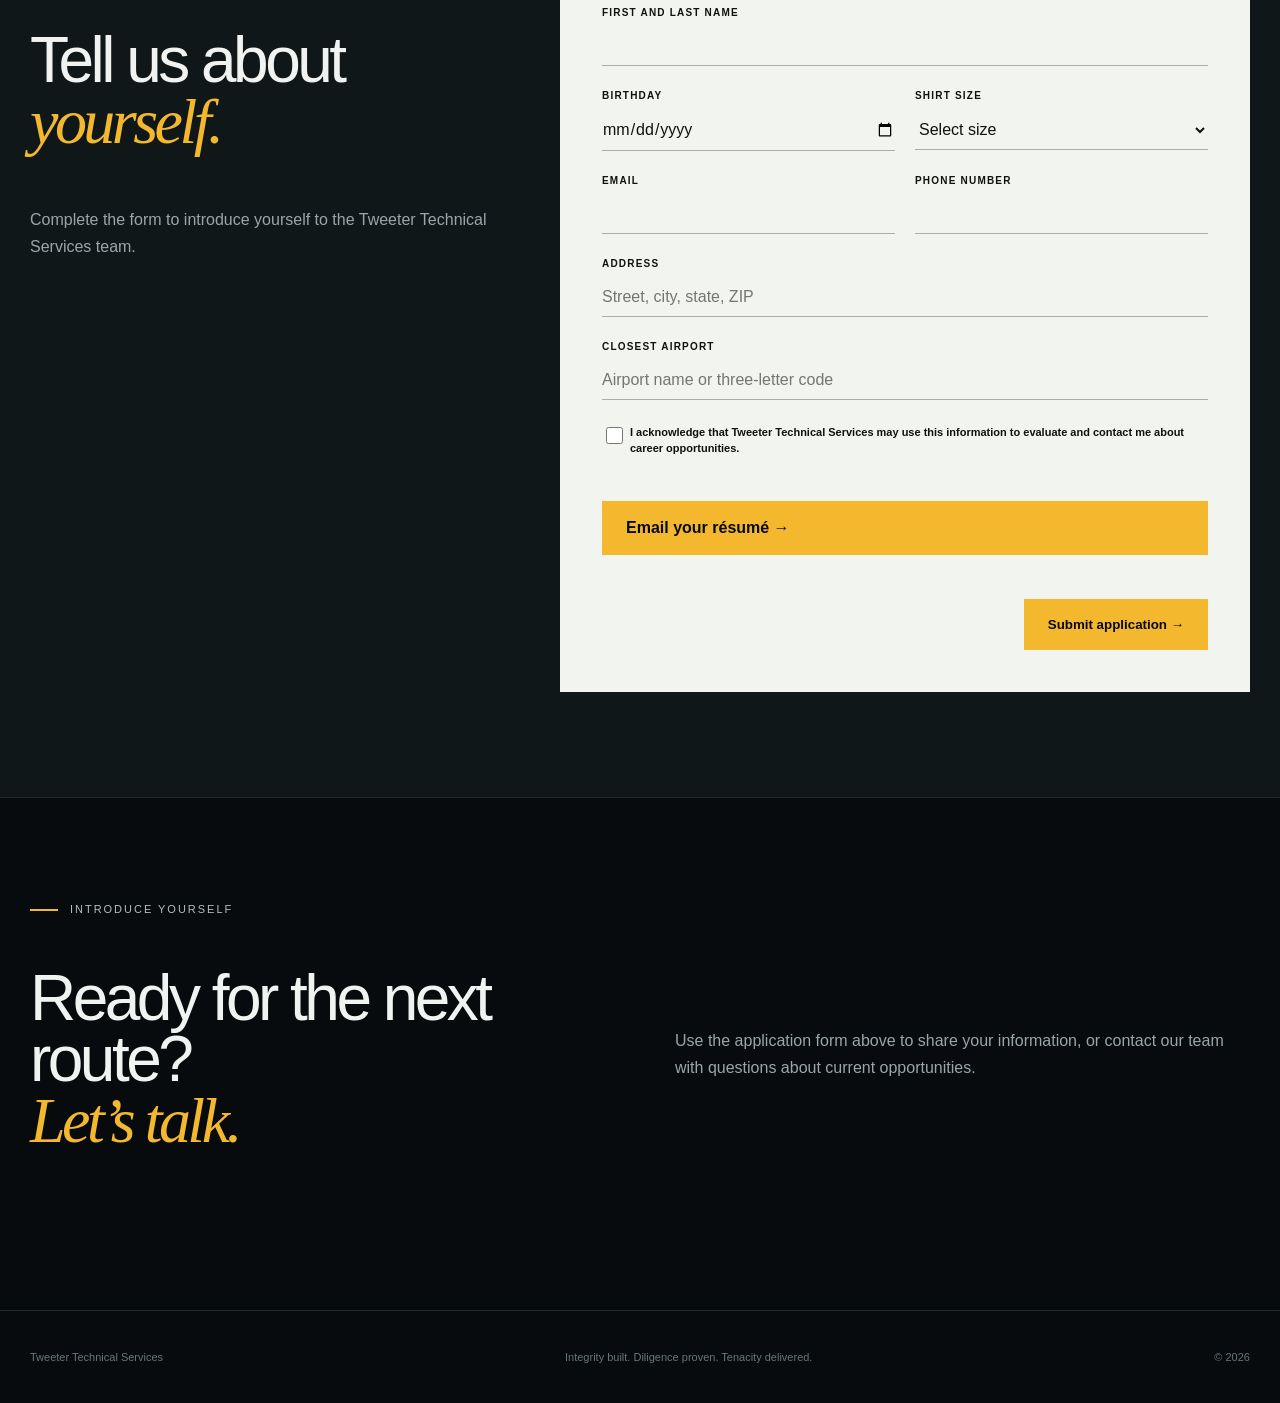
==== commit ec21f350: "Enhance career application form with address field Updated the career application section with addit" ====
--- a/careers.html
+++ b/careers.html
@@ -2,11 +2,11 @@
 <html lang="en"><head><meta charset="utf-8"><meta name="viewport" content="width=device-width,initial-scale=1"><title>Careers | Tweeter Technical Services</title>
 <style>
 :root{--ink:#070b0d;--line:#20292d;--paper:#f0f3ef;--muted:#9aa6aa;--gold:#f4b82f}*{box-sizing:border-box}body{margin:0;background:var(--ink);color:var(--paper);font-family:Arial,sans-serif}a{color:inherit;text-decoration:none}.wrap{max-width:1280px;margin:auto;padding-left:30px;padding-right:30px}.nav{height:86px;display:flex;align-items:center;justify-content:space-between;border-bottom:1px solid var(--line)}.brand{display:flex;align-items:center;gap:12px;font-weight:800;letter-spacing:.12em}.brand img{width:46px;height:46px;object-fit:contain}.brand b,.active,em{color:var(--gold)}.links{display:flex;gap:28px;align-items:center;color:#bdc5c7;font-size:13px}.hero{padding-top:110px;padding-bottom:100px;border-bottom:1px solid var(--line)}.eyebrow{text-transform:uppercase;letter-spacing:.18em;font-size:11px;color:#b5bec1}.eyebrow:before{content:"";display:inline-block;width:28px;height:2px;background:var(--gold);margin-right:12px;vertical-align:middle}h1,h2{font-weight:500;letter-spacing:-.055em;line-height:.95}h1{font-size:clamp(58px,8vw,105px);margin:32px 0}h2{font-size:clamp(42px,5vw,68px)}em{font-family:Georgia,serif;font-weight:400}.lede,.copy,.card p{color:var(--muted);line-height:1.7}.lede{max-width:680px;font-size:19px}.section{padding-top:105px;padding-bottom:105px}.section-head{display:grid;grid-template-columns:1.2fr .8fr;gap:50px;align-items:end}.grid{display:grid;grid-template-columns:repeat(3,1fr);border:1px solid var(--line);margin-top:55px}.card{min-height:300px;padding:28px;border-right:1px solid var(--line)}.card:last-child{border:0}.card span{color:var(--gold);font-size:11px}.card h3{font-size:23px;font-weight:500;margin:70px 0 18px}.cta-section{border-top:1px solid var(--line);display:grid;grid-template-columns:1fr 1fr;gap:70px;align-items:center}.button{display:inline-flex;background:var(--gold);color:#080b0d;font-weight:700;padding:18px 24px;margin-top:20px}.application{background:#101719;max-width:none;padding-left:max(30px,calc((100vw - 1220px)/2));padding-right:max(30px,calc((100vw - 1220px)/2));display:grid;grid-template-columns:.8fr 1.2fr;gap:70px}.form-box{background:#f2f4ef;color:#111;padding:42px;display:grid;grid-template-columns:1fr 1fr;gap:24px 20px}.field{display:flex;flex-direction:column;gap:9px}.full{grid-column:1/-1}label{font-size:10px;font-weight:700;text-transform:uppercase;letter-spacing:.12em}input,select{font:inherit;background:transparent;border:0;border-bottom:1px solid #a8aeaa;padding:10px 0;color:#111}.check{display:grid;grid-template-columns:18px 1fr;gap:10px;font-size:11px;line-height:1.5;text-transform:none;letter-spacing:0}.check input{width:17px;height:17px}.submit{border:0;cursor:pointer;justify-self:end}footer{display:flex;justify-content:space-between;gap:25px;padding-top:40px;padding-bottom:40px;border-top:1px solid var(--line);color:#68757a;font-size:11px}@media(max-width:700px){.links a:not(.active){display:none}.section-head,.grid,.cta-section,.application,.form-box{grid-template-columns:1fr}.card{border-right:0;border-bottom:1px solid var(--line)}.card:last-child{border-bottom:0}.wrap,.application{padding-left:20px;padding-right:20px}.form-box{padding:28px 22px}.field,.full{grid-column:1}footer{flex-direction:column}}
-</style></head><body>
+</style><style>@media(max-width:700px){.links .keep-mobile{display:inline!important}}</style></head><body>
 <header class="wrap nav"><a class="brand" href="index.html"><img src="public/tweeter-technical-logo.png" alt=""><span>TWEETER <b>TECHNICAL</b></span></a><nav class="links"><a class="keep-mobile" href="index.html">Home</a><a href="index.html#services">Services</a><a href="index.html#about">About</a><a class="active keep-mobile" href="careers.html">Careers</a><a href="#apply">Apply ↗</a></nav></header>
 <main>
 <section class="wrap hero"><div class="eyebrow">Careers</div><h1>Do work that moves.<br><em>Build what connects.</em></h1><p class="lede">Join a nationwide field team delivering dependable technology installations for the fleets that keep America moving.</p></section>
 <section class="wrap section"><div class="section-head"><div><div class="eyebrow">Opportunities</div><h2>Bring your experience.<br><em>Grow in the field.</em></h2></div><p class="copy">We welcome inquiries from dependable, safety-minded technicians, field leaders, and operations professionals.</p></div><div class="grid"><article class="card"><span>01</span><h3>Mobile Installation Technicians</h3><p>Install and service telematics, cameras, DVRs, gateways, sensors, and low-voltage fleet equipment.</p></article><article class="card"><span>02</span><h3>Field Leads &amp; Quality Control</h3><p>Coordinate technicians, verify workmanship, document installations, and support safe project delivery.</p></article><article class="card"><span>03</span><h3>Project &amp; Site Coordination</h3><p>Support routes, schedules, equipment staging, inventory, client communication, and deployments.</p></article></div></section>
-<section class="section application" id="apply"><div><div class="eyebrow">Career application</div><h2>Tell us about<br><em>yourself.</em></h2><p class="copy">Complete the form to introduce yourself to the Tweeter Technical Services team.</p></div><form class="form-box" action="mailto:Tweetertechnical@gmail.com" method="post" enctype="text/plain"><div class="field full"><label for="applicant-name">First and last name</label><input id="applicant-name" name="First and last name" required></div><div class="field"><label for="birthday">Birthday</label><input id="birthday" name="Birthday" type="date" required></div><div class="field"><label for="shirt-size">Shirt size</label><select id="shirt-size" name="Shirt size" required><option value="">Select size</option><option>XS</option><option>S</option><option>M</option><option>L</option><option>XL</option><option>2XL</option><option>3XL</option><option>4XL</option></select></div><div class="field"><label for="applicant-email">Email</label><input id="applicant-email" name="Email" type="email" required></div><div class="field"><label for="applicant-phone">Phone number</label><input id="applicant-phone" name="Phone number" type="tel" required></div><div class="field full"><label for="closest-airport">Closest airport</label><input id="closest-airport" name="Closest airport" placeholder="Airport name or three-letter code" required></div><label class="check full"><input type="checkbox" required><span>I acknowledge that Tweeter Technical Services may use this information to evaluate and contact me about career opportunities.</span></label><a class="button full" href="mailto:Tweetertechnical@gmail.com?subject=Careers%20Inquiry">Email your résumé →</a><button class="button submit full" type="submit">Submit application →</button></form></section>
+<section class="section application" id="apply"><div><div class="eyebrow">Career application</div><h2>Tell us about<br><em>yourself.</em></h2><p class="copy">Complete the form to introduce yourself to the Tweeter Technical Services team.</p></div><form class="form-box" action="mailto:Tweetertechnical@gmail.com" method="post" enctype="text/plain"><div class="field full"><label for="applicant-name">First and last name</label><input id="applicant-name" name="First and last name" autocomplete="name" required></div><div class="field"><label for="birthday">Birthday</label><input id="birthday" name="Birthday" type="date" autocomplete="bday" required></div><div class="field"><label for="shirt-size">Shirt size</label><select id="shirt-size" name="Shirt size" required><option value="">Select size</option><option>XS</option><option>S</option><option>M</option><option>L</option><option>XL</option><option>2XL</option><option>3XL</option><option>4XL</option></select></div><div class="field"><label for="applicant-email">Email</label><input id="applicant-email" name="Email" type="email" autocomplete="email" required></div><div class="field"><label for="applicant-phone">Phone number</label><input id="applicant-phone" name="Phone number" type="tel" autocomplete="tel" required></div><div class="field full"><label for="applicant-address">Address</label><input id="applicant-address" name="Address" autocomplete="street-address" placeholder="Street, city, state, ZIP" required></div><div class="field full"><label for="closest-airport">Closest airport</label><input id="closest-airport" name="Closest airport" placeholder="Airport name or three-letter code" required></div><label class="check full"><input type="checkbox" required><span>I acknowledge that Tweeter Technical Services may use this information to evaluate and contact me about career opportunities.</span></label><a class="button full" href="mailto:Tweetertechnical@gmail.com?subject=Careers%20Inquiry">Email your résumé →</a><button class="button submit full" type="submit">Submit application →</button></form></section>
 <section class="wrap section cta-section"><div><div class="eyebrow">Introduce yourself</div><h2>Ready for the next route?<br><em>Let’s talk.</em></h2></div><div><p class="copy">Use the application form above to share your information, or contact our team with questions about current opportunities.</p></div></section>
 </main><footer class="wrap"><span>Tweeter Technical Services</span><span>Integrity built. Diligence proven. Tenacity delivered.</span><span>© 2026</span></footer></body></html>
